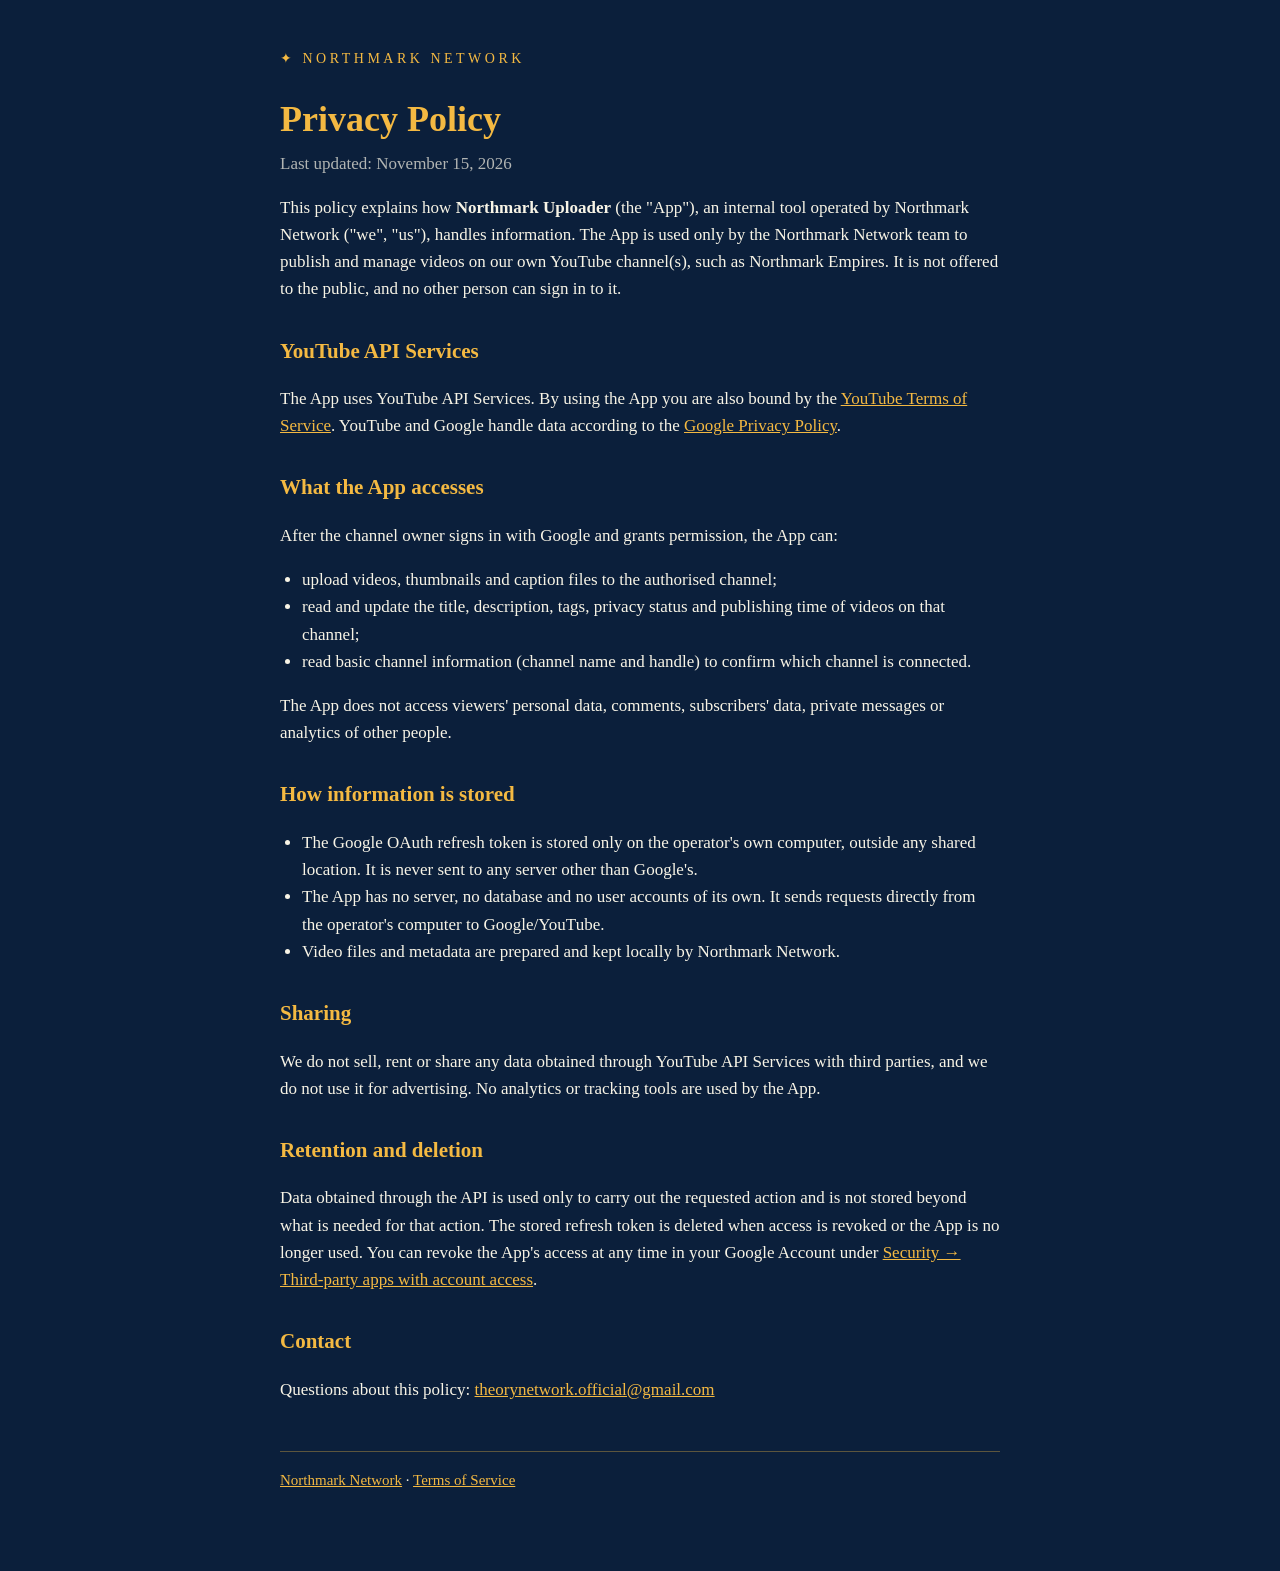
==== privacy.html @ 818fc588 "Add files via upload" ====
<!doctype html>
<html lang="en">
<head>
<meta charset="utf-8">
<meta name="viewport" content="width=device-width, initial-scale=1">
<title>Privacy Policy – Northmark Network</title>
<link rel="stylesheet" href="style.css">
</head>
<body>
<main>
  <p class="brand">✦ NORTHMARK NETWORK</p>
  <h1>Privacy Policy</h1>
  <p class="meta">Last updated: November 15, 2026</p>

  <p>This policy explains how <strong>Northmark Uploader</strong> (the "App"), an internal tool operated by
  Northmark Network ("we", "us"), handles information. The App is used only by the Northmark Network team to
  publish and manage videos on our own YouTube channel(s), such as Northmark Empires. It is not offered to the public,
  and no other person can sign in to it.</p>

  <h2>YouTube API Services</h2>
  <p>The App uses YouTube API Services. By using the App you are also bound by the
  <a href="https://www.youtube.com/t/terms">YouTube Terms of Service</a>. YouTube and Google handle data according to the
  <a href="https://policies.google.com/privacy">Google Privacy Policy</a>.</p>

  <h2>What the App accesses</h2>
  <p>After the channel owner signs in with Google and grants permission, the App can:</p>
  <ul>
    <li>upload videos, thumbnails and caption files to the authorised channel;</li>
    <li>read and update the title, description, tags, privacy status and publishing time of videos on that channel;</li>
    <li>read basic channel information (channel name and handle) to confirm which channel is connected.</li>
  </ul>
  <p>The App does not access viewers' personal data, comments, subscribers' data, private messages or analytics of other people.</p>

  <h2>How information is stored</h2>
  <ul>
    <li>The Google OAuth refresh token is stored only on the operator's own computer, outside any shared location.
      It is never sent to any server other than Google's.</li>
    <li>The App has no server, no database and no user accounts of its own. It sends requests directly from the
      operator's computer to Google/YouTube.</li>
    <li>Video files and metadata are prepared and kept locally by Northmark Network.</li>
  </ul>

  <h2>Sharing</h2>
  <p>We do not sell, rent or share any data obtained through YouTube API Services with third parties, and we do not use
  it for advertising. No analytics or tracking tools are used by the App.</p>

  <h2>Retention and deletion</h2>
  <p>Data obtained through the API is used only to carry out the requested action and is not stored beyond what is needed
  for that action. The stored refresh token is deleted when access is revoked or the App is no longer used.
  You can revoke the App's access at any time in your Google Account under
  <a href="https://myaccount.google.com/permissions">Security → Third-party apps with account access</a>.</p>

  <h2>Contact</h2>
  <p>Questions about this policy: <a href="mailto:theorynetwork.official@gmail.com">theorynetwork.official@gmail.com</a></p>

  <p class="foot"><a href="index.html">Northmark Network</a> · <a href="terms.html">Terms of Service</a></p>
</main>
</body>
</html>
---- style.css ----
:root { --navy: #0B1F3B; --gold: #F4B942; --cream: #F8F4E6; }
* { box-sizing: border-box; }
body { margin: 0; background: var(--navy); color: var(--cream); font: 17px/1.6 Georgia, "Times New Roman", serif; }
main { max-width: 760px; margin: 0 auto; padding: 48px 20px 64px; }
.brand { color: var(--gold); letter-spacing: 0.25em; font-size: 14px; margin: 0 0 28px; }
h1 { color: var(--gold); font-size: 36px; line-height: 1.2; margin: 0 0 8px; }
h2 { color: var(--gold); font-size: 21px; margin: 32px 0 8px; }
.meta { opacity: 0.7; margin-top: 0; }
a { color: var(--gold); }
ul { padding-left: 22px; }
.foot { margin-top: 48px; padding-top: 16px; border-top: 1px solid rgba(244, 185, 66, 0.35); font-size: 15px; }
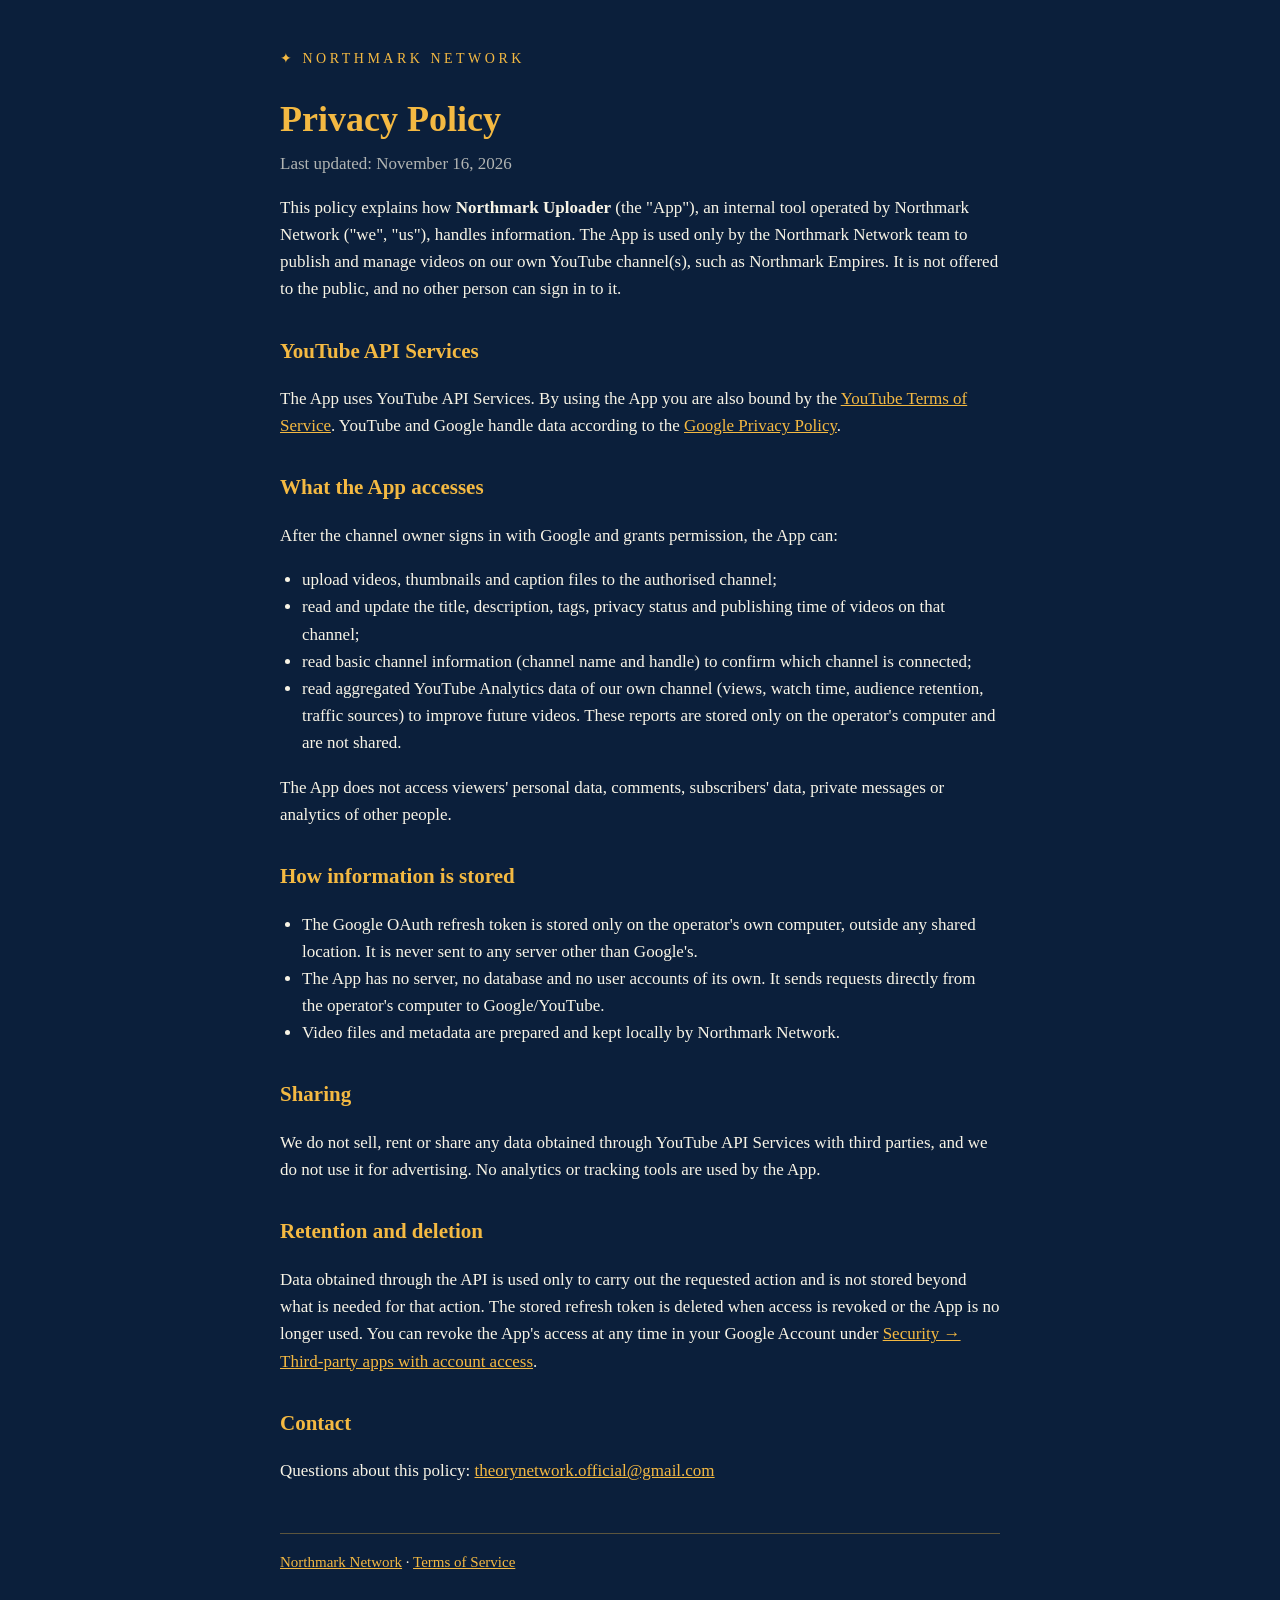
==== commit 65996079: "Add files via upload" ====
--- a/privacy.html
+++ b/privacy.html
@@ -10,7 +10,7 @@
 <main>
   <p class="brand">✦ NORTHMARK NETWORK</p>
   <h1>Privacy Policy</h1>
-  <p class="meta">Last updated: November 15, 2026</p>
+  <p class="meta">Last updated: November 16, 2026</p>
 
   <p>This policy explains how <strong>Northmark Uploader</strong> (the "App"), an internal tool operated by
   Northmark Network ("we", "us"), handles information. The App is used only by the Northmark Network team to
@@ -27,7 +27,8 @@
   <ul>
     <li>upload videos, thumbnails and caption files to the authorised channel;</li>
     <li>read and update the title, description, tags, privacy status and publishing time of videos on that channel;</li>
-    <li>read basic channel information (channel name and handle) to confirm which channel is connected.</li>
+    <li>read basic channel information (channel name and handle) to confirm which channel is connected;</li>
+    <li>read aggregated YouTube Analytics data of our own channel (views, watch time, audience retention, traffic sources) to improve future videos. These reports are stored only on the operator's computer and are not shared.</li>
   </ul>
   <p>The App does not access viewers' personal data, comments, subscribers' data, private messages or analytics of other people.</p>
 
--- a/style.css
+++ b/style.css
@@ -8,4 +8,6 @@
 .meta { opacity: 0.7; margin-top: 0; }
 a { color: var(--gold); }
 ul { padding-left: 22px; }
+.yt { margin-top: 24px; padding: 14px 18px; border: 1px solid rgba(244, 185, 66, 0.5); border-radius: 10px; }
+.yt p { margin: 0; }
 .foot { margin-top: 48px; padding-top: 16px; border-top: 1px solid rgba(244, 185, 66, 0.35); font-size: 15px; }
